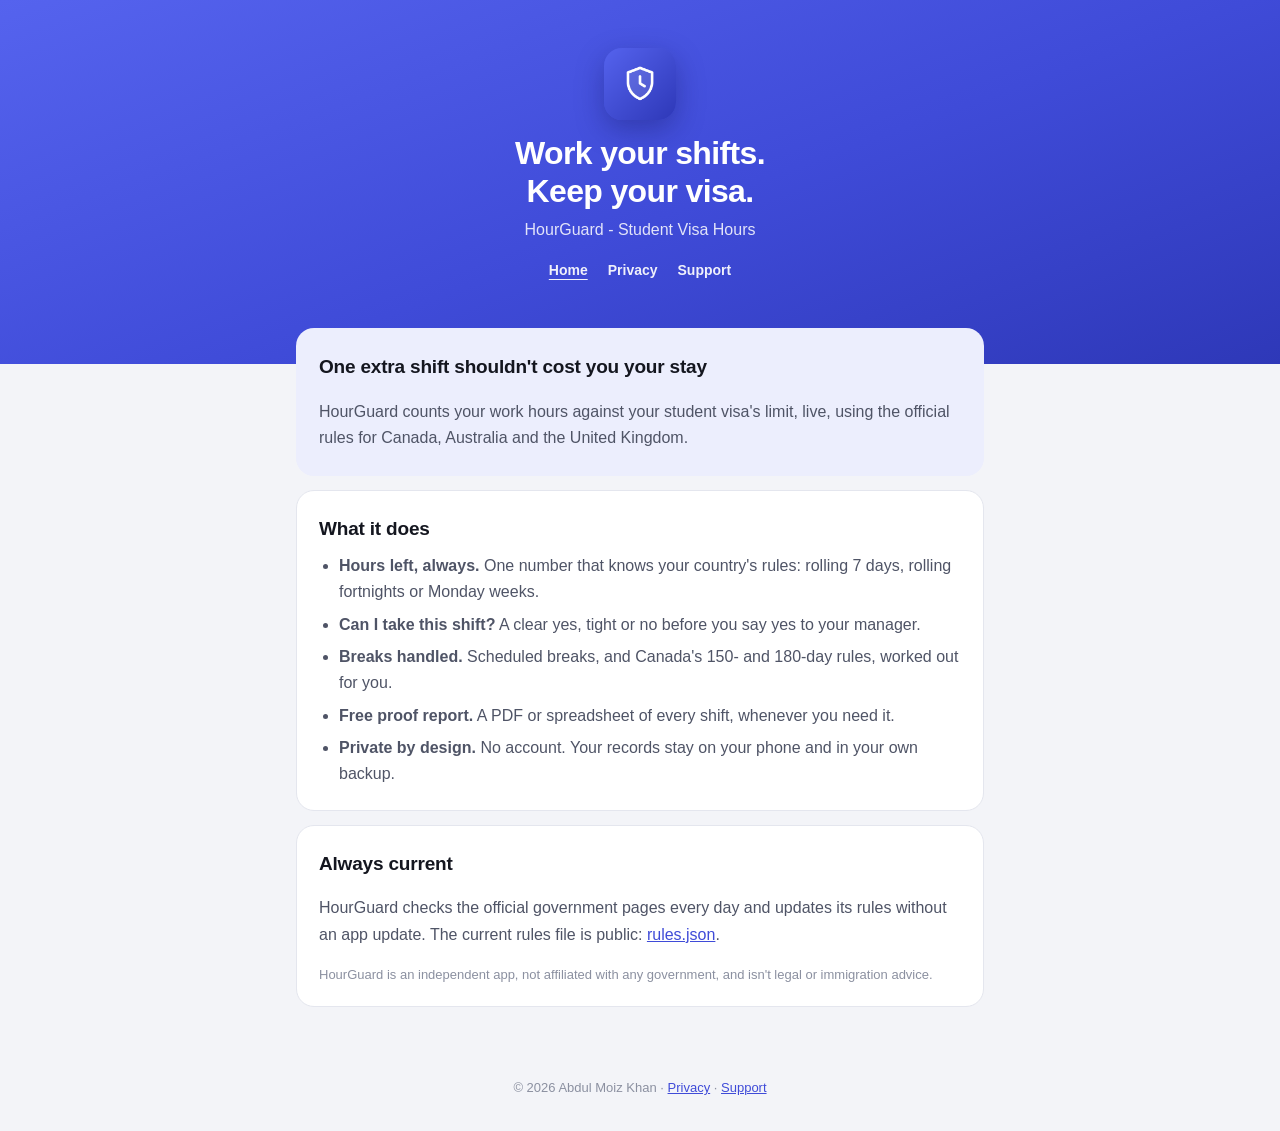
==== hourguard/index.html @ 7631be92 "HourGuard privacy, support and landing pages" ====
<!DOCTYPE html>
<html lang="en">
<head>
<meta charset="utf-8">
<meta name="viewport" content="width=device-width, initial-scale=1">
<title>HourGuard - Student Visa Hours</title>
<meta name="description" content="HourGuard counts international students' work hours against their visa limit, live, for Canada, Australia and the UK.">
<link rel="icon" href="icon.png">
<link rel="stylesheet" href="style.css">
</head>
<body>
<header class="hero">
  <img class="tile" src="icon.png" alt="HourGuard icon">
  <h1>Work your shifts.<br>Keep your visa.</h1>
  <p>HourGuard - Student Visa Hours</p>
  <nav style="margin-top:16px"><a href="./" aria-current="page">Home</a><a href="privacy.html">Privacy</a><a href="support.html">Support</a></nav>
</header>

<main>
  <section class="card summary">
    <h2>One extra shift shouldn't cost you your stay</h2>
    <p>HourGuard counts your work hours against your student visa's limit, live, using the official rules for Canada, Australia and the United Kingdom.</p>
  </section>

  <section class="card">
    <h2>What it does</h2>
    <ul>
      <li><strong>Hours left, always.</strong> One number that knows your country's rules: rolling 7 days, rolling fortnights or Monday weeks.</li>
      <li><strong>Can I take this shift?</strong> A clear yes, tight or no before you say yes to your manager.</li>
      <li><strong>Breaks handled.</strong> Scheduled breaks, and Canada's 150- and 180-day rules, worked out for you.</li>
      <li><strong>Free proof report.</strong> A PDF or spreadsheet of every shift, whenever you need it.</li>
      <li><strong>Private by design.</strong> No account. Your records stay on your phone and in your own backup.</li>
    </ul>
  </section>

  <section class="card">
    <h2>Always current</h2>
    <p>HourGuard checks the official government pages every day and updates its rules without an app update. The current rules file is public: <a href="rules.json">rules.json</a>.</p>
    <p class="meta">HourGuard is an independent app, not affiliated with any government, and isn't legal or immigration advice.</p>
  </section>
</main>

<footer>&copy; 2026 Abdul Moiz Khan &middot; <a href="privacy.html">Privacy</a> &middot; <a href="support.html">Support</a></footer>
</body>
</html>
---- hourguard/style.css ----
:root {
  --ink: #14161F; --ink-soft: #4F5466; --muted: #8B90A0; --line: #E4E6EE;
  --canvas: #F3F4F8; --card: #FFFFFF; --brand: #3F4BD8; --brand-deep: #2A34A8; --brand-soft: #ECEEFD;
}
@media (prefers-color-scheme: dark) {
  :root { --ink: #ECEEF4; --ink-soft: #B6BACB; --muted: #8B90A0; --line: #2A2D3A; --canvas: #0F1016; --card: #171923; --brand: #8F98FF; --brand-deep: #B9BFFF; --brand-soft: #1E2246; }
}
* { box-sizing: border-box; }
body { margin: 0; background: var(--canvas); color: var(--ink); font: 16px/1.65 -apple-system, BlinkMacSystemFont, "Segoe UI", Roboto, Helvetica, Arial, sans-serif; -webkit-font-smoothing: antialiased; }
.hero { background: linear-gradient(160deg, #5563EE 0%, #3F4BD8 55%, #2E38B8 100%); color: #fff; padding: 48px 20px 64px; text-align: center; }
.hero .tile { width: 72px; height: 72px; border-radius: 18px; display: block; margin: 0 auto 14px; box-shadow: 0 10px 28px rgba(16,20,90,.35); }
.hero h1 { margin: 0; font-size: 32px; letter-spacing: -0.02em; line-height: 1.2; }
.hero p { margin: 6px 0 0; color: rgba(255,255,255,.85); }
main { max-width: 720px; margin: -36px auto 0; padding: 0 16px 48px; }
.card { background: var(--card); border: 1px solid var(--line); border-radius: 18px; padding: 22px 22px 8px; margin-bottom: 14px; }
h2 { font-size: 19px; margin: 0 0 8px; letter-spacing: -0.01em; }
h3 { font-size: 16px; margin: 18px 0 4px; }
p, li { color: var(--ink-soft); }
ul { padding-left: 20px; margin: 0 0 14px; }
li { margin-bottom: 6px; }
a { color: var(--brand); }
.summary { background: var(--brand-soft); border-color: transparent; }
.summary li { color: var(--ink); }
.meta { font-size: 13px; color: var(--muted); }
nav { text-align: center; margin: 4px 0 18px; font-size: 14px; }
nav a { margin: 0 10px; color: #fff; text-decoration: none; font-weight: 600; opacity: .92; }
nav a[aria-current] { text-decoration: underline; text-underline-offset: 4px; }
footer { text-align: center; font-size: 13px; color: var(--muted); padding: 8px 16px 32px; }
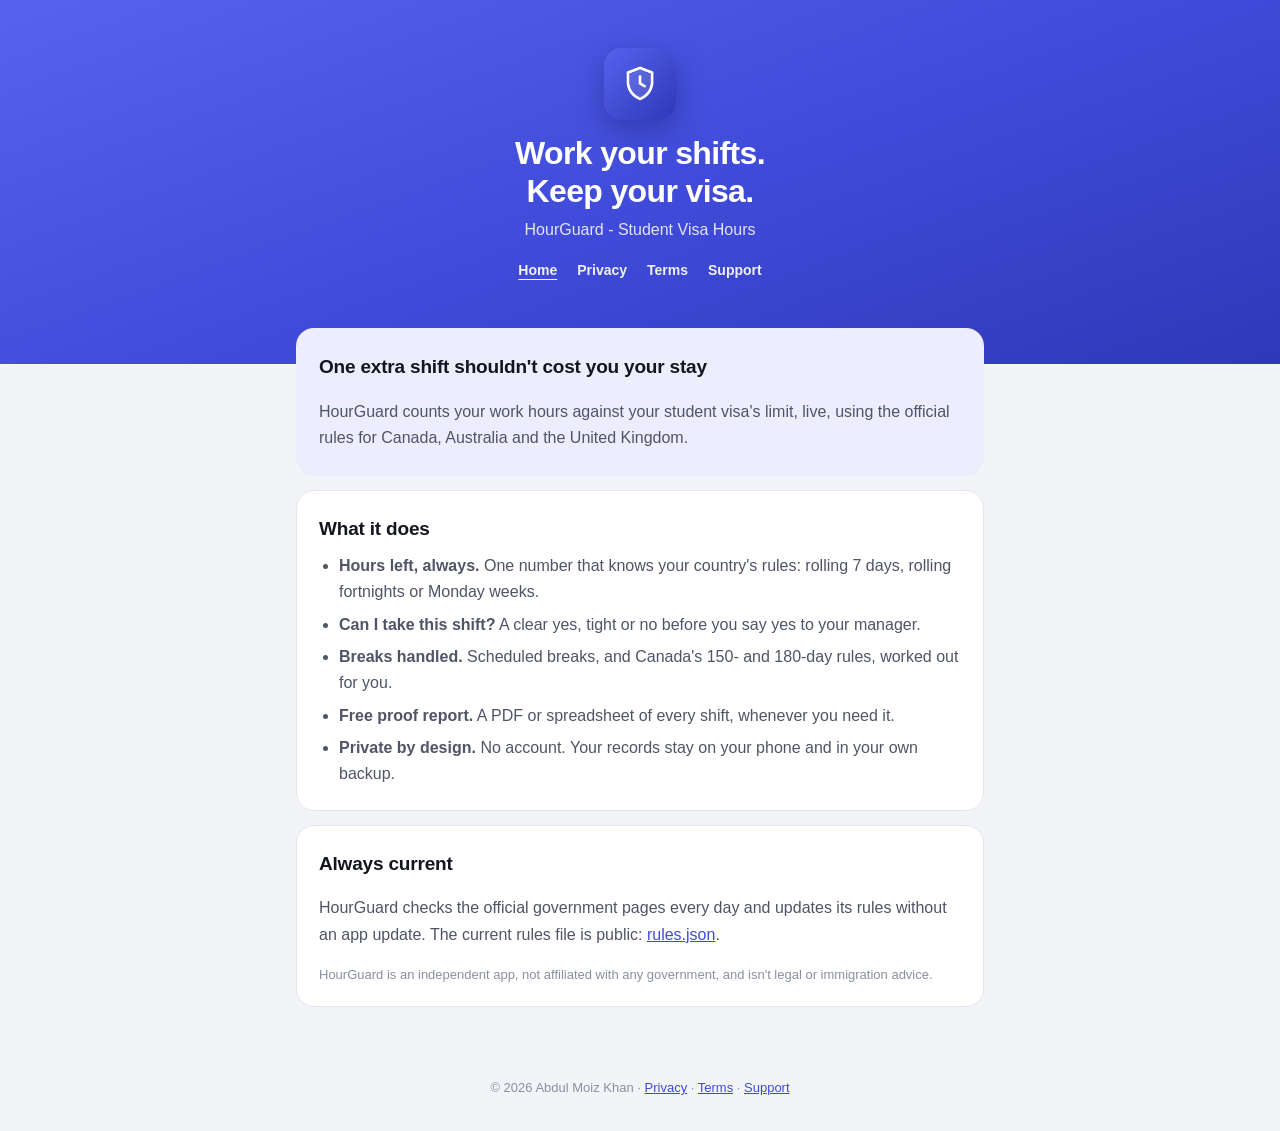
==== commit e2aa5630: "HourGuard terms of use" ====
--- a/hourguard/index.html
+++ b/hourguard/index.html
@@ -13,7 +13,7 @@
   <img class="tile" src="icon.png" alt="HourGuard icon">
   <h1>Work your shifts.<br>Keep your visa.</h1>
   <p>HourGuard - Student Visa Hours</p>
-  <nav style="margin-top:16px"><a href="./" aria-current="page">Home</a><a href="privacy.html">Privacy</a><a href="support.html">Support</a></nav>
+  <nav style="margin-top:16px"><a href="./" aria-current="page">Home</a><a href="privacy.html">Privacy</a><a href="terms.html">Terms</a><a href="support.html">Support</a></nav>
 </header>
 
 <main>
@@ -40,6 +40,6 @@
   </section>
 </main>
 
-<footer>&copy; 2026 Abdul Moiz Khan &middot; <a href="privacy.html">Privacy</a> &middot; <a href="support.html">Support</a></footer>
+<footer>&copy; 2026 Abdul Moiz Khan &middot; <a href="privacy.html">Privacy</a> &middot; <a href="terms.html">Terms</a> &middot; <a href="support.html">Support</a></footer>
 </body>
 </html>
